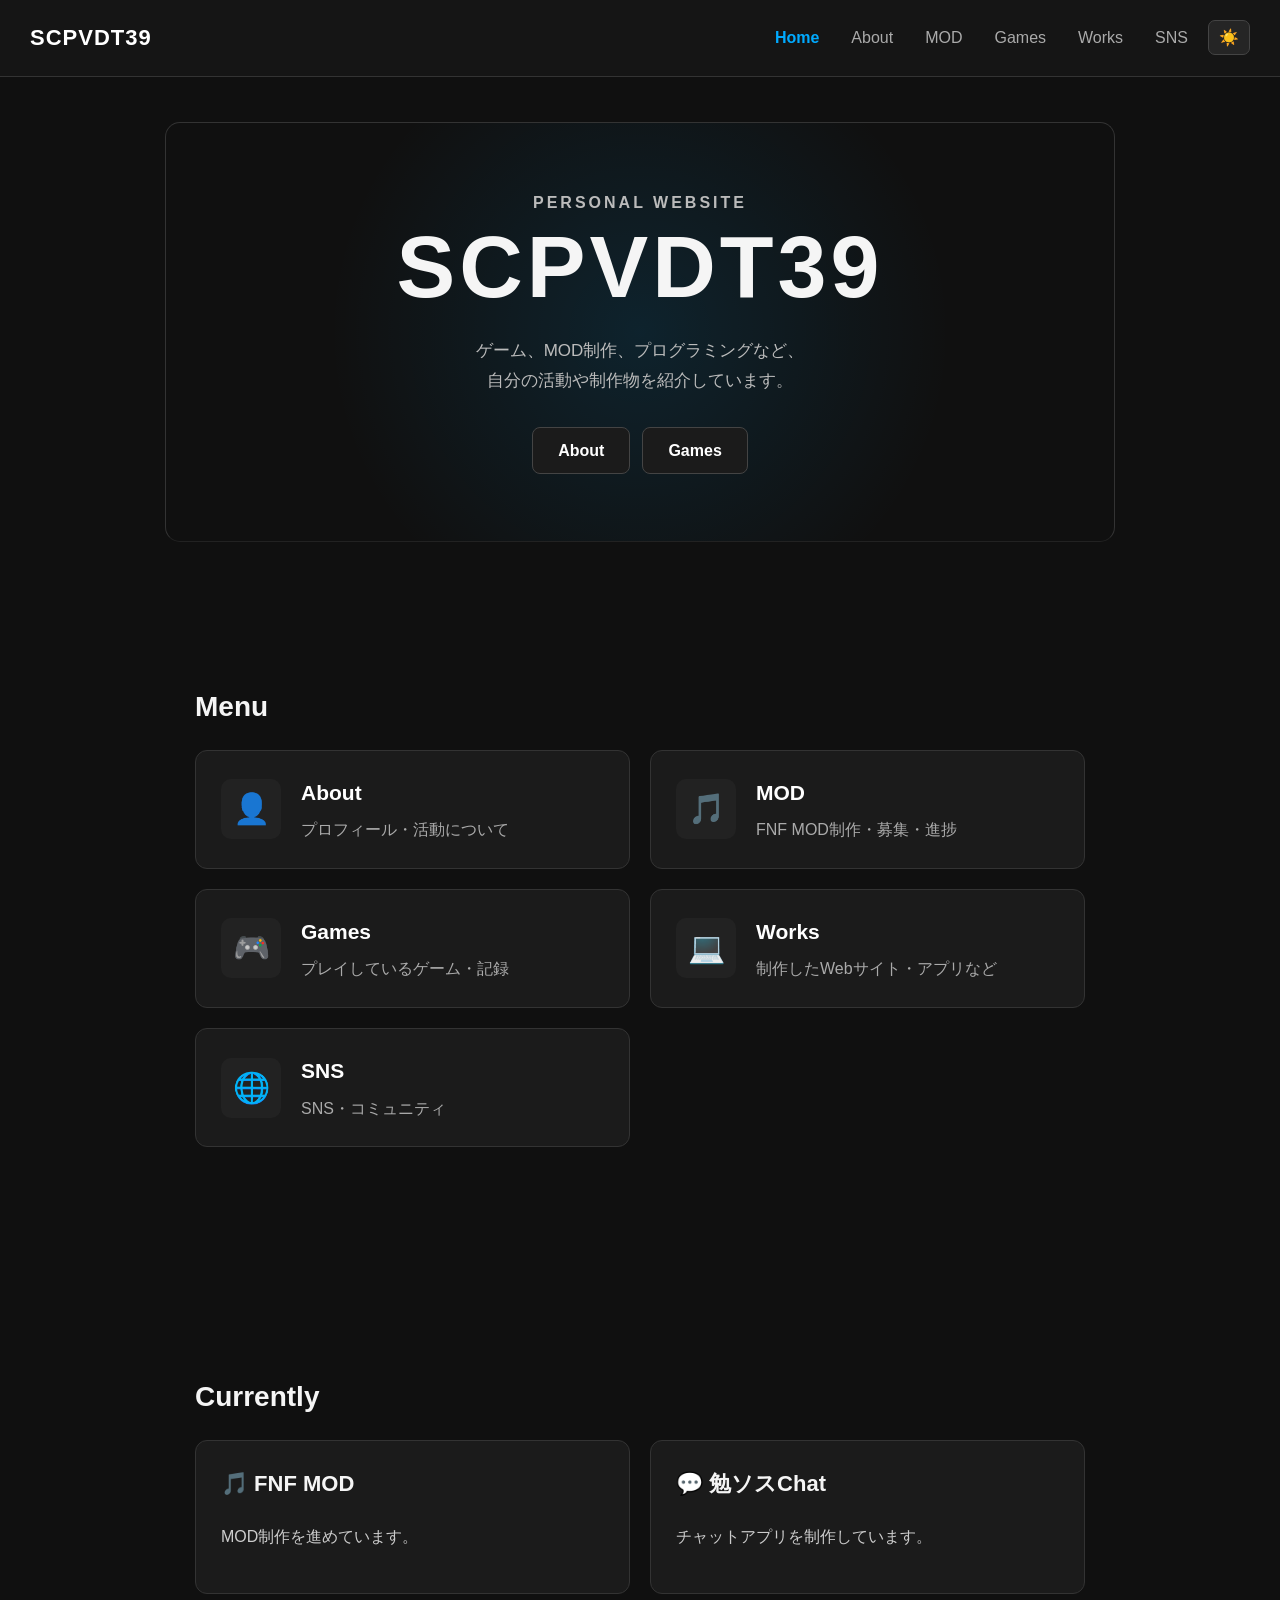
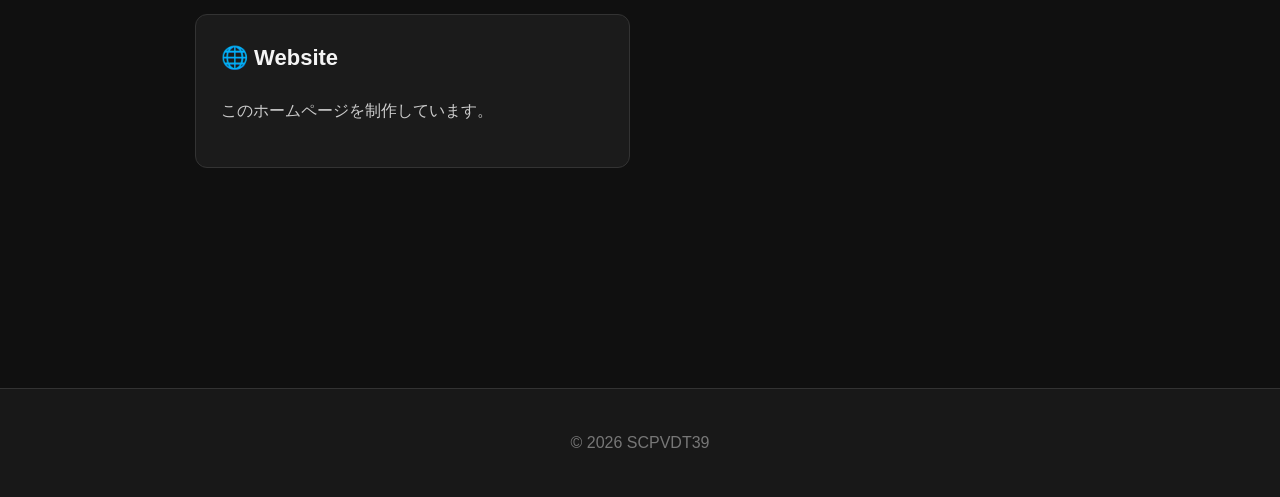
==== index.html @ 4f524734 "Add files via upload" ====
<!DOCTYPE html>
<html lang="ja">

<head>

    <meta charset="UTF-8">
    <meta name="viewport" content="width=device-width, initial-scale=1.0">
    
    <link rel="manifest" href="manifest.json">
    <meta name="theme-color" content="#101010">


    <title>SCPVDT39 - Home</title>

    <link rel="stylesheet" href="css/style.css">

</head>


<body>


    <!-- Header -->

    <header>

    <a href="index.html" class="site-logo">
        SCPVDT39
    </a>

    <button
        id="menu-toggle"
        type="button"
        aria-label="メニューを開く"
        aria-expanded="false"
    >
        ☰
    </button>

    <nav class="site-nav">

        <a href="index.html">Home</a>
        <a href="pages/about.html">About</a>
        <a href="pages/mods.html">MOD</a>
        <a href="pages/games.html">Games</a>
        <a href="pages/works.html">Works</a>
        <a href="pages/sns.html">SNS</a>

        <button
            id="theme-toggle"
            type="button"
            aria-label="テーマを切り替える"
        >
            ☀️
        </button>

    </nav>

    </header>



    <!-- Main -->

    <main>


        <!-- Welcome -->

        <section class="home-hero">

    <p class="home-hero-subtitle">
        Personal Website
    </p>

    <h1>
        SCPVDT39
    </h1>

    <p class="home-hero-description">
        ゲーム、MOD制作、プログラミングなど、<br>
        自分の活動や制作物を紹介しています。
    </p>

    <div class="home-hero-buttons">

        <a href="pages/about.html">
            About
        </a>

        <a href="pages/games.html">
            Games
        </a>

    </div>

</section>



        <!-- Menu -->

        <section>

            <h2>
                Menu
            </h2>


            <div class="home-menu">


                <!-- About -->

                <a
                    href="pages/about.html"
                    class="home-menu-card"
                >

                    <span class="home-menu-icon">
                        👤
                    </span>

                    <div>

                        <h3>
                            About
                        </h3>

                        <p>
                            プロフィール・活動について
                        </p>

                    </div>

                </a>



                <!-- MOD -->

                <a
                    href="pages/mods.html"
                    class="home-menu-card"
                >

                    <span class="home-menu-icon">
                        🎵
                    </span>

                    <div>

                        <h3>
                            MOD
                        </h3>

                        <p>
                            FNF MOD制作・募集・進捗
                        </p>

                    </div>

                </a>



                <!-- Games -->

                <a
                    href="pages/games.html"
                    class="home-menu-card"
                >

                    <span class="home-menu-icon">
                        🎮
                    </span>

                    <div>

                        <h3>
                            Games
                        </h3>

                        <p>
                            プレイしているゲーム・記録
                        </p>

                    </div>

                </a>



                <!-- Works -->

                <a
                    href="pages/works.html"
                    class="home-menu-card"
                >

                    <span class="home-menu-icon">
                        💻
                    </span>

                    <div>

                        <h3>
                            Works
                        </h3>

                        <p>
                            制作したWebサイト・アプリなど
                        </p>

                    </div>

                </a>



                <!-- SNS -->

                <a
                    href="pages/sns.html"
                    class="home-menu-card"
                >

                    <span class="home-menu-icon">
                        🌐
                    </span>

                    <div>

                        <h3>
                            SNS
                        </h3>

                        <p>
                            SNS・コミュニティ
                        </p>

                    </div>

                </a>


            </div>

        </section>



        <!-- Current Activity -->

        <section>

            <h2>
                Currently
            </h2>


            <div class="info-grid">


                <div class="info-card">

                    <h3>
                        🎵 FNF MOD
                    </h3>

                    <p>
                        MOD制作を進めています。
                    </p>

                </div>


                <div class="info-card">

                    <h3>
                        💬 勉ソスChat
                    </h3>

                    <p>
                        チャットアプリを制作しています。
                    </p>

                </div>


                <div class="info-card">

                    <h3>
                        🌐 Website
                    </h3>

                    <p>
                        このホームページを制作しています。
                    </p>

                </div>


            </div>

        </section>


    </main>


    
    <!-- Footer -->

    <footer>

        <p>
            © 2026 SCPVDT39
        </p>

    </footer>

    <button
    id="back-to-top"
    type="button"
    aria-label="ページ上部へ戻る"
>
    ↑
</button>


    <script src="js/script.js"></script>
<div id="image-lightbox">
    <button
        id="lightbox-close"
        type="button"
        aria-label="画像を閉じる"
    >
        ×
    </button>

    <img
        id="lightbox-image"
        src=""
        alt=""
    >
    </div>
</body>

</html>
---- css/style.css ----
* {
    box-sizing: border-box;
}

html {
    scroll-behavior: smooth;
}

body {
    margin: 0;
    font-family: Arial, "Noto Sans JP", sans-serif;
    background: #111;
    color: #fff;
}


/* Header */

header {
    position: sticky;
    top: 0;
    z-index: 100;

    display: flex;
    justify-content: space-between;
    align-items: center;

    padding: 15px 40px;

    background: #181818;
    border-bottom: 1px solid #333;
}

.site-logo {
    color: #fff;

    text-decoration: none;

    font-size: 22px;

    font-weight: bold;

    letter-spacing: 1px;
}


.site-nav {
    display: flex;

    align-items: center;

    gap: 8px;

    flex-wrap: wrap;
}


.site-nav a {
    padding: 7px 12px;

    color: #aaa;

    text-decoration: none;

    border-radius: 7px;

    transition:
        background 0.2s,
        color 0.2s;
}


.site-nav a:hover {
    background: #252525;

    color: #fff;
}

nav a:hover {
    color: #00aaff;
}


/* Main */

main {
    max-width: 1100px;
    margin: auto;
}

section {
    padding: 80px 30px;
}


/* Hero */

.hero {
    min-height: 500px;

    display: flex;
    flex-direction: column;
    justify-content: center;
    align-items: center;

    text-align: center;
}

.hero h2 {
    font-size: 64px;
    margin-bottom: 10px;
}

.hero p {
    font-size: 20px;
    color: #aaa;
}


/* Menu */

.menu-grid {
    display: grid;

    grid-template-columns:
        repeat(3, 1fr);

    gap: 20px;
}

.menu-card {
    display: block;

    padding: 30px;

    background: #1b1b1b;

    border: 1px solid #333;
    border-radius: 12px;

    color: #fff;

    text-decoration: none;

    transition: 0.2s;
}

.menu-card:hover {
    transform: translateY(-5px);

    border-color: #00aaff;
}

.menu-card h3 {
    margin-top: 0;
}


/* Footer */

footer {
    padding: 30px;

    text-align: center;

    background: #181818;
    color: #888;
}


/* Smartphone */

@media (max-width: 700px) {

    header {
        flex-direction: column;
        gap: 10px;
        padding: 15px;
    }

    nav {
        gap: 12px;
        flex-wrap: wrap;
        justify-content: center;
    }

    .hero h2 {
        font-size: 42px;
    }

    .menu-grid {
        grid-template-columns: 1fr;
    }

    section {
        padding: 60px 20px;
    }
}
/* ====================
   MOD Page
==================== */

.mod-card {

    background: #1b1b1b;

    border: 1px solid #333;

    border-radius: 12px;

    padding: 30px;

    margin-bottom: 20px;
}


.mod-header {

    display: flex;

    justify-content: space-between;

    align-items: center;

    gap: 20px;
}


.mod-header h3 {

    margin: 0;

    font-size: 26px;
}


.status {

    padding: 6px 12px;

    border-radius: 20px;

    font-size: 14px;
}


.status-making {

    background: #333;

    color: #00aaff;
}


.mod-description {

    margin-top: 20px;

    color: #ccc;

    line-height: 1.8;
}


/* Progress */

.progress-area {

    margin-top: 25px;
}


.progress-info {

    display: flex;

    justify-content: space-between;

    margin-bottom: 8px;
}


.progress-area progress {

    width: 100%;

    height: 20px;
}


/* MOD information */

.mod-info {

    margin-top: 25px;

    padding-top: 20px;

    border-top: 1px solid #333;
}


.mod-info p {

    margin: 8px 0;

    color: #bbb;
}


/* Recruitment */

.recruit-card {

    background: #1b1b1b;

    border: 1px solid #333;

    border-radius: 12px;

    padding: 30px;
}


.recruit-list {

    display: grid;

    grid-template-columns:
        repeat(2, 1fr);

    gap: 15px;

    margin-top: 25px;
}


.recruit-list > div {

    padding: 20px;

    background: #222;

    border-radius: 10px;
}


.recruit-list h3 {

    margin-top: 0;
}


.recruit-list p {

    color: #aaa;
}


/* Update */

.update-list {

    border-left: 2px solid #333;

    padding-left: 20px;
}


.update-item {

    margin-bottom: 25px;
}


.update-item span {

    color: #00aaff;

    font-weight: bold;
}


.update-item p {

    color: #ccc;
}


/* MOD page smartphone */

@media (max-width: 700px) {

    .mod-header {

        flex-direction: column;

        align-items: flex-start;
    }


    .recruit-list {

        grid-template-columns: 1fr;
    }

}
/* ====================
   About Page
==================== */

.profile-card {

    display: flex;

    align-items: center;

    gap: 30px;

    padding: 30px;

    background: #1b1b1b;

    border: 1px solid #333;

    border-radius: 12px;
}


.profile-icon {

    width: 120px;
    height: 120px;

    display: flex;

    justify-content: center;
    align-items: center;

    flex-shrink: 0;

    border-radius: 50%;

    background: #222;

    border: 2px solid #00aaff;

    font-size: 28px;
    font-weight: bold;
}


.profile-info h3 {

    margin-top: 0;

    font-size: 28px;
}


.profile-info p {

    color: #ccc;

    line-height: 1.8;
}


/* Interest */

.info-grid {

    display: grid;

    grid-template-columns:
        repeat(2, 1fr);

    gap: 20px;
}


.info-card {

    padding: 25px;

    background: #1b1b1b;

    border: 1px solid #333;

    border-radius: 12px;
}


.info-card h3 {

    margin-top: 0;

    font-size: 22px;
}


.info-card p {

    color: #ccc;

    line-height: 1.8;
}


/* About smartphone */

@media (max-width: 700px) {

    .profile-card {

        flex-direction: column;

        text-align: center;
    }


    .info-grid {

        grid-template-columns: 1fr;
    }

}
/* ====================
   Game Records
==================== */

.record-grid {

    display: grid;

    grid-template-columns:
        repeat(2, 1fr);

    gap: 20px;
}


.record-card {

    padding: 25px;

    background: #1b1b1b;

    border: 1px solid #333;

    border-radius: 12px;
}


.record-card span {

    display: block;

    margin-bottom: 8px;

    color: #888;

}


.record-card strong {

    font-size: 22px;
}


/* ====================
   Screenshots
==================== */

.screenshot-grid {

    display: grid;

    grid-template-columns:
        repeat(2, 1fr);

    gap: 20px;
}


.screenshot-grid img {

    width: 100%;

    display: block;

    border-radius: 12px;

    border: 1px solid #333;
}


@media (max-width: 700px) {

    .record-grid,
    .screenshot-grid {

        grid-template-columns: 1fr;
    }

}
/* Gamesカード強化 */

.game-card {
    display: block;
    text-decoration: none;
    color: inherit;
    transition: transform 0.2s, border-color 0.2s;
}

.game-card:hover {
    transform: translateY(-4px);
    border-color: #666;
}

.game-card h3 {
    margin-bottom: 8px;
}

.game-card p {
    color: #bbb;
    line-height: 1.6;
}
/* Game Sub Navigation */

.game-subnav {
    display: flex;
    flex-wrap: wrap;
    gap: 10px;
    margin-bottom: 30px;
    padding: 10px;
    background: #181818;
    border: 1px solid #333;
    border-radius: 10px;
}

.game-subnav a {
    padding: 8px 14px;
    color: #bbb;
    text-decoration: none;
    border-radius: 6px;
    transition: background 0.2s, color 0.2s;
}

.game-subnav a:hover {
    background: #2a2a2a;
    color: #fff;
}

.game-subnav a.active {
    background: #333;
    color: #fff;
}
/* ====================
   Works Page
==================== */

.work-grid {

    display: grid;

    grid-template-columns:
        repeat(2, 1fr);

    gap: 20px;
}


.work-card {

    display: flex;

    align-items: center;

    gap: 20px;

    padding: 25px;

    background: #1b1b1b;

    border: 1px solid #333;

    border-radius: 12px;

    color: #fff;

    text-decoration: none;

    transition:
        transform 0.2s,
        border-color 0.2s;
}


.work-card:hover {

    transform: translateY(-4px);

    border-color: #00aaff;
}


.work-icon {

    width: 70px;
    height: 70px;

    display: flex;

    justify-content: center;
    align-items: center;

    flex-shrink: 0;

    background: #222;

    border-radius: 12px;

    font-size: 35px;
}


.work-card h3 {

    margin-top: 0;
    margin-bottom: 8px;
}


.work-card p {

    margin: 0;

    color: #aaa;
}


@media (max-width: 700px) {

    .work-grid {

        grid-template-columns: 1fr;
    }

}
/* ====================
   SNS Page
==================== */

.external-notice {

    padding: 25px;

    background: #1b1b1b;

    border: 1px solid #333;

    border-radius: 12px;
}


.external-notice h3 {

    margin-top: 0;
}


.external-notice p {

    color: #bbb;

    line-height: 1.8;
}


.social-list {

    display: flex;

    flex-direction: column;

    gap: 12px;
}


.social-list a {

    display: flex;

    justify-content: space-between;

    align-items: center;

    padding: 20px;

    background: #1b1b1b;

    border: 1px solid #333;

    border-radius: 10px;

    color: #fff;

    text-decoration: none;

    transition: 0.2s;
}


.social-list a:hover {

    transform: translateX(4px);

    border-color: #00aaff;
}


.social-list span {

    color: #888;
}
/* ====================
   Home Page
==================== */

.home-hero {

    padding: 60px 30px;

    text-align: center;

    background: #1b1b1b;

    border: 1px solid #333;

    border-radius: 15px;

    margin-bottom: 40px;
}


.home-hero h2 {

    font-size: 42px;

    margin-bottom: 20px;
}


.home-hero p {

    color: #bbb;

    line-height: 1.8;

}


/* Home Menu */

.home-menu {

    display: grid;

    grid-template-columns:
        repeat(2, 1fr);

    gap: 20px;
}


.home-menu-card {

    display: flex;

    align-items: center;

    gap: 20px;

    padding: 25px;

    background: #1b1b1b;

    border: 1px solid #333;

    border-radius: 12px;

    color: #fff;

    text-decoration: none;

    transition:
        transform 0.2s,
        border-color 0.2s;
}


.home-menu-card:hover {

    transform: translateY(-4px);

    border-color: #00aaff;
}


.home-menu-icon {

    width: 60px;

    height: 60px;

    display: flex;

    justify-content: center;

    align-items: center;

    flex-shrink: 0;

    background: #222;

    border-radius: 10px;

    font-size: 30px;
}


.home-menu-card h3 {

    margin: 0 0 8px 0;

    font-size: 21px;
}


.home-menu-card p {

    margin: 0;

    color: #aaa;

}


/* Home smartphone */

@media (max-width: 700px) {

    .home-hero {

        padding: 40px 20px;
    }


    .home-hero h2 {

        font-size: 32px;
    }


    .home-menu {

        grid-template-columns: 1fr;
    }

}
/* ====================
   Site Wide Design
==================== */

body {
    margin: 0;
    background: #101010;
    color: #f5f5f5;
    font-family: Arial, sans-serif;
    line-height: 1.6;
}


/* Header */

header {
    display: flex;
    align-items: center;
    justify-content: space-between;

    padding: 18px 30px;

    background: #151515;

    border-bottom: 1px solid #333;

    position: sticky;
    top: 0;
    z-index: 100;
}


header h1 {
    margin: 0;

    font-size: 22px;

    letter-spacing: 1px;
}


header nav {
    display: flex;

    align-items: center;

    gap: 8px;

    flex-wrap: wrap;
}


header nav a {
    padding: 7px 12px;

    color: #aaa;

    text-decoration: none;

    border-radius: 7px;

    transition:
        background 0.2s,
        color 0.2s;
}


header nav a:hover {
    background: #252525;

    color: #fff;
}


/* Main */

main {
    max-width: 1000px;

    margin: 0 auto;

    padding: 45px 25px;
}


section {
    margin-bottom: 45px;
}


section h2 {
    margin-bottom: 20px;

    font-size: 28px;
}


/* Cards */

.info-card,
.record-card,
.work-card,
.home-menu-card {
    background: #1b1b1b;

    border: 1px solid #333;

    border-radius: 12px;
}


/* Footer */

footer {
    margin-top: 50px;

    padding: 25px;

    text-align: center;

    color: #777;

    border-top: 1px solid #333;
}


/* Mobile */

@media (max-width: 700px) {

    header {
        flex-direction: column;

        align-items: flex-start;

        gap: 12px;

        padding: 15px 20px;
    }


    .site-nav {
    width: 100%;
}

.site-nav a {
    padding: 6px 9px;

    font-size: 14px;
}


    main {
        padding: 30px 15px;
    }


    section h2 {
        font-size: 24px;
    }

}
/* ====================
   Theme Toggle
==================== */

#theme-toggle {
    padding: 7px 10px;

    background: #252525;

    border: 1px solid #444;

    border-radius: 7px;

    color: #fff;

    font-size: 16px;

    cursor: pointer;

    transition:
        background 0.2s,
        border-color 0.2s;
}

#theme-toggle:hover {
    background: #333;
}


/* ====================
   Light Theme
==================== */

body.light-theme {
    background: #f5f5f5;
    color: #222;
}

body.light-theme header {
    background: #ffffff;
    border-bottom-color: #ddd;
}

body.light-theme .site-logo {
    color: #222;
}

body.light-theme .site-nav a {
    color: #555;
}

body.light-theme .site-nav a:hover {
    background: #eee;
    color: #111;
}

body.light-theme #theme-toggle {
    background: #eee;
    border-color: #ccc;
    color: #222;
}

body.light-theme main {
    color: #222;
}

body.light-theme .home-hero,
body.light-theme .info-card,
body.light-theme .record-card,
body.light-theme .work-card,
body.light-theme .home-menu-card,
body.light-theme .external-notice,
body.light-theme .social-list a {
    background: #fff;
    border-color: #ddd;
}

body.light-theme .home-menu-card,
body.light-theme .work-card,
body.light-theme .social-list a {
    color: #222;
}

body.light-theme .home-menu-card p,
body.light-theme .work-card p,
body.light-theme .social-list span,
body.light-theme .external-notice p {
    color: #444;
}

body.light-theme .home-menu-icon,
body.light-theme .work-icon {
    background: #eee;
}

body.light-theme footer {
    color: #777;
    border-top-color: #ddd;
}
body.light-theme p {
    color: #444;
}

body.light-theme .info-card p,
body.light-theme .record-card p {
    color: #444;
}
/* ====================
   Hamburger Menu
==================== */

#menu-toggle {
    display: none;

    padding: 7px 10px;

    background: transparent;

    border: 1px solid #444;

    border-radius: 7px;

    color: #fff;

    font-size: 22px;

    cursor: pointer;
}


/* Light mode */

body.light-theme #menu-toggle {
    color: #222;

    border-color: #ccc;
}


/* Smartphone */

@media (max-width: 700px) {

    header {
        position: sticky;

        flex-direction: row;

        align-items: center;

        justify-content: space-between;
    }


    #menu-toggle {
        display: block;
        position: relative;
        z-index: 110;
    }


    .site-nav {
        display: flex;

        position: absolute;

        top: 100%;

        left: 0;

        width: 100%;

        padding: 10px 0;

        background: #151515;

        border-bottom: 1px solid #333;

        flex-direction: column;

        align-items: stretch;

        gap: 0;

        /* 閉じた状態 */
        opacity: 0;
        visibility: hidden;
        transform: translateY(-15px);

        transition:
            opacity 0.25s ease,
            transform 0.25s ease,
            visibility 0.25s ease;
    }


    .site-nav.open {
        /* 開いた状態 */
        opacity: 1;
        visibility: visible;
        transform: translateY(0);
    }


    .site-nav a,
    .site-nav button {
        width: 100%;

        box-sizing: border-box;

        padding: 14px 20px;

        border-radius: 0;

        text-align: left;
    }


    body.light-theme .site-nav {
        background: #fff;

        border-bottom-color: #ddd;
    }


    body.light-theme .site-nav a {
        color: #333;
    }


    body.light-theme .site-nav a:hover {
        background: #eee;
    }


    

}
/* ====================
   404 Page
==================== */

.error-page {

    min-height: 60vh;

    display: flex;

    flex-direction: column;

    justify-content: center;

    align-items: center;

    text-align: center;
}


.error-code {

    font-size: 120px;

    font-weight: bold;

    line-height: 1;

    margin-bottom: 20px;

    letter-spacing: 5px;
}


.error-page h2 {

    font-size: 28px;

    margin-bottom: 15px;
}


.error-page p {

    color: #aaa;

    line-height: 1.8;

    margin-bottom: 30px;
}


.error-home-button {

    display: inline-block;

    padding: 12px 25px;

    background: #222;

    border: 1px solid #444;

    border-radius: 8px;

    color: #fff;

    text-decoration: none;

    transition:
        background 0.2s,
        transform 0.2s;
}


.error-home-button:hover {

    background: #333;

    transform: translateY(-2px);
}


/* Light Theme */

body.light-theme .error-page p {

    color: #444;
}


body.light-theme .error-home-button {

    background: #eee;

    border-color: #ccc;

    color: #222;
}


body.light-theme .error-home-button:hover {

    background: #ddd;
}


/* Mobile */

@media (max-width: 700px) {

    .error-code {

        font-size: 80px;

    }

}
/* ====================
   Active Navigation
==================== */

.site-nav a.active {
    color: #00aaff;
    font-weight: bold;
}

body.light-theme .site-nav a.active {
    color: #0077aa;
}
/* ====================
   Back To Top
==================== */

#back-to-top {
    position: fixed;

    right: 25px;
    bottom: 25px;

    width: 48px;
    height: 48px;

    display: flex;

    justify-content: center;
    align-items: center;

    background: #222;

    border: 1px solid #444;

    border-radius: 50%;

    color: #fff;

    font-size: 22px;

    cursor: pointer;

    opacity: 0;

    visibility: hidden;

    transform: translateY(10px);

    transition:
        opacity 0.2s,
        visibility 0.2s,
        transform 0.2s,
        background 0.2s;

    z-index: 90;
}


#back-to-top:hover {
    background: #333;

    transform: translateY(-2px);
}


#back-to-top.show {
    opacity: 1;

    visibility: visible;

    transform: translateY(0);
}


/* Light Theme */

body.light-theme #back-to-top {
    background: #eee;

    border-color: #ccc;

    color: #222;
}


body.light-theme #back-to-top:hover {
    background: #ddd;
}


/* Mobile */

@media (max-width: 700px) {

    #back-to-top {
        right: 15px;

        bottom: 15px;

        width: 44px;

        height: 44px;
    }

}
/* ====================
   Image Lightbox
==================== */

#image-lightbox {
    position: fixed;

    inset: 0;

    display: flex;

    justify-content: center;
    align-items: center;

    padding: 30px;

    background: rgba(0, 0, 0, 0.85);

    opacity: 0;

    visibility: hidden;

    transition: opacity 0.2s;

    z-index: 1000;

    cursor: zoom-out;
}


#image-lightbox.show {
    opacity: 1;

    visibility: visible;
}


#lightbox-image {
    max-width: 90vw;

    max-height: 90vh;

    object-fit: contain;

    border-radius: 8px;

    box-shadow:
        0 10px 40px rgba(0, 0, 0, 0.5);

    cursor: default;
}


#lightbox-close {
    position: absolute;

    top: 20px;

    right: 25px;

    width: 45px;

    height: 45px;

    background: rgba(0, 0, 0, 0.5);

    border: 1px solid rgba(255, 255, 255, 0.4);

    border-radius: 50%;

    color: #fff;

    font-size: 30px;

    line-height: 1;

    cursor: pointer;

    z-index: 1001;
}


#lightbox-close:hover {
    background: rgba(255, 255, 255, 0.2);
}


/* Light Theme */

body.light-theme #image-lightbox {
    background: rgba(255, 255, 255, 0.9);
}


body.light-theme #lightbox-close {
    background: rgba(255, 255, 255, 0.8);

    border-color: #ccc;

    color: #222;
}


/* Images that can be enlarged */

.lightbox-trigger {
    cursor: zoom-in;
}


@media (max-width: 700px) {

    #image-lightbox {
        padding: 15px;
    }

    #lightbox-image {
        max-width: 95vw;

        max-height: 85vh;
    }

    #lightbox-close {
        top: 12px;

        right: 12px;
    }

}
.profile-icon img {
    width: 100%;
    height: 100%;
    object-fit: cover;
    border-radius: 50%;
    display: block;
}
/* ====================
   Game Screenshots
   ==================== */

.game-screenshots {
    display: grid;
    grid-template-columns: repeat(2, 1fr);
    gap: 20px;
    margin-top: 20px;
}

.game-screenshots img {
    width: 100%;
    max-width: 600px;
    height: auto;
    display: block;
    margin: 0 auto;
    border-radius: 12px;
    cursor: zoom-in;
}
/* ====================
   Lightbox Navigation
   ==================== */

#lightbox-prev,
#lightbox-next {
    position: absolute;
    top: 50%;
    transform: translateY(-50%);

    width: 50px;
    height: 50px;

    border: none;
    border-radius: 50%;

    background: rgba(0, 0, 0, 0.6);
    color: white;

    font-size: 28px;

    cursor: pointer;

    z-index: 1002;
}

#lightbox-prev {
    left: 20px;
}

#lightbox-next {
    right: 20px;
}

#lightbox-prev:hover,
#lightbox-next:hover {
    background: rgba(0, 0, 0, 0.8);
}
/* ====================
   MOD Contact Form
   ==================== */

.contact-card {
    padding: 30px;

    background: #1b1b1b;

    border: 1px solid #333;

    border-radius: 12px;
}


.form-group {
    margin-bottom: 20px;
}


.form-group label {
    display: block;

    margin-bottom: 8px;

    font-weight: bold;
}


.form-group input,
.form-group select,
.form-group textarea {

    width: 100%;

    padding: 12px;

    box-sizing: border-box;

    background: #222;

    border: 1px solid #444;

    border-radius: 8px;

    color: #fff;

    font: inherit;
}


.form-group input:focus,
.form-group select:focus,
.form-group textarea:focus {

    outline: none;

    border-color: #00aaff;
}


.form-group textarea {

    resize: vertical;

    min-height: 150px;
}


.form-checkbox {

    margin: 20px 0;
}


.form-checkbox label {

    display: flex;

    align-items: flex-start;

    gap: 8px;

    cursor: pointer;

    line-height: 1.6;
}


.form-checkbox input {

    margin-top: 5px;
}


.contact-note {

    margin-top: 20px;

    color: #aaa;

    font-size: 14px;

    line-height: 1.8;
}


.contact-submit {

    margin-top: 10px;

    padding: 12px 30px;

    background: #222;

    border: 1px solid #444;

    border-radius: 8px;

    color: #fff;

    font: inherit;

    font-weight: bold;

    cursor: pointer;

    transition:
        background 0.2s,
        border-color 0.2s,
        transform 0.2s;
}


.contact-submit:hover {

    background: #333;

    border-color: #00aaff;

    transform: translateY(-2px);
}


.contact-submit:disabled {

    opacity: 0.6;

    cursor: not-allowed;

    transform: none;
}


.contact-success {

    padding: 20px 0;

    line-height: 1.8;
}


.contact-success h3 {

    margin-top: 0;

    font-size: 24px;
}


/* Light Theme */

body.light-theme .contact-card {

    background: #fff;

    border-color: #ddd;
}


body.light-theme .form-group input,
body.light-theme .form-group select,
body.light-theme .form-group textarea {

    background: #f5f5f5;

    border-color: #ccc;

    color: #222;
}


body.light-theme .form-group input:focus,
body.light-theme .form-group select:focus,
body.light-theme .form-group textarea:focus {

    border-color: #0077aa;
}


body.light-theme .contact-note {

    color: #555;
}


body.light-theme .contact-submit {

    background: #eee;

    border-color: #ccc;

    color: #222;
}


body.light-theme .contact-submit:hover {

    background: #ddd;

    border-color: #0077aa;
}


/* Mobile */

@media (max-width: 700px) {

    .contact-card {

        padding: 20px;
    }

}
/* ====================
   External Link Modal
   ==================== */

.external-link-modal {
    position: fixed;
    inset: 0;

    display: flex;
    justify-content: center;
    align-items: center;

    padding: 20px;

    background: rgba(0, 0, 0, 0.75);

    z-index: 2000;
}

.external-link-modal[hidden] {
    display: none;
}

.external-link-card {
    width: 100%;
    max-width: 500px;

    padding: 30px;

    background: #1b1b1b;
    border: 1px solid #444;
    border-radius: 12px;

    box-shadow: 0 10px 40px rgba(0, 0, 0, 0.5);
}

.external-link-card h2 {
    margin-top: 0;
    margin-bottom: 20px;
}

.external-link-card p {
    color: #ccc;
    line-height: 1.8;
}

.external-link-buttons {
    display: flex;
    justify-content: flex-end;
    gap: 10px;

    margin-top: 25px;
}

.external-link-buttons button {
    padding: 10px 20px;

    border: 1px solid #444;
    border-radius: 8px;

    background: #222;
    color: #fff;

    font: inherit;
    font-weight: bold;

    cursor: pointer;
}

.external-link-buttons button:hover {
    border-color: #00aaff;
    background: #333;
}

#external-link-go {
    background: #00aaff;
    border-color: #00aaff;
    color: #fff;
}

#external-link-go:hover {
    background: #0088cc;
}


/* Light Theme */

body.light-theme .external-link-card {
    background: #fff;
    border-color: #ddd;
}

body.light-theme .external-link-card p {
    color: #444;
}

body.light-theme .external-link-buttons button {
    background: #eee;
    border-color: #ccc;
    color: #222;
}

body.light-theme .external-link-buttons button:hover {
    background: #ddd;
}

body.light-theme #external-link-go {
    background: #0077aa;
    border-color: #0077aa;
    color: #fff;
}


/* Mobile */

@media (max-width: 700px) {

    .external-link-card {
        padding: 20px;
    }

    .external-link-buttons {
        flex-direction: column-reverse;
    }

    .external-link-buttons button {
        width: 100%;
    }

}
/* ====================
   Home Hero
   ==================== */

.home-hero {
    min-height: 420px;

    display: flex;
    flex-direction: column;
    justify-content: center;
    align-items: center;

    text-align: center;

    padding: 60px 20px;
    margin-bottom: 40px;

    background:
        radial-gradient(
            circle at center,
            rgba(0, 170, 255, 0.12),
            transparent 60%
        );

    border-bottom: 1px solid #222;
}

.home-hero-subtitle {
    margin: 0 0 5px;

    color: #00aaff;
    font-size: 16px;
    font-weight: bold;
    letter-spacing: 3px;
    text-transform: uppercase;
}

.home-hero h1 {
    margin: 0;

    font-size: clamp(48px, 10vw, 88px);
    line-height: 1;

    letter-spacing: 4px;
}

.home-hero-description {
    margin: 25px 0 0;

    color: #aaa;
    font-size: 17px;
    line-height: 1.8;
}

.home-hero-buttons {
    display: flex;
    gap: 12px;

    margin-top: 30px;
}

.home-hero-buttons a {
    display: inline-block;

    padding: 10px 25px;

    border: 1px solid #444;
    border-radius: 8px;

    background: #1b1b1b;
    color: #fff;

    text-decoration: none;
    font-weight: bold;

    transition:
        background 0.2s,
        border-color 0.2s,
        transform 0.2s;
}

.home-hero-buttons a:hover {
    background: #222;
    border-color: #00aaff;
    transform: translateY(-2px);
}


/* Light Theme */

body.light-theme .home-hero {
    background:
        radial-gradient(
            circle at center,
            rgba(0, 119, 170, 0.10),
            transparent 60%
        );

    border-bottom-color: #ddd;
}

body.light-theme .home-hero-description {
    color: #555;
}

body.light-theme .home-hero-buttons a {
    background: #fff;
    border-color: #ccc;
    color: #222;
}

body.light-theme .home-hero-buttons a:hover {
    background: #f5f5f5;
    border-color: #0077aa;
}


/* Mobile */

@media (max-width: 700px) {

    .home-hero {
        min-height: 360px;
        padding: 50px 15px;
    }

    .home-hero-description {
        font-size: 15px;
    }

    .home-hero-buttons {
        width: 100%;
        max-width: 300px;
    }

    .home-hero-buttons a {
        flex: 1;
    }

}
/* PCではハンバーガーメニューを完全に非表示 */
@media (min-width: 701px) {
    #menu-toggle {
        display: none !important;
    }
}
/* PC版：ナビゲーションを横並びに戻す */
@media (min-width: 701px) {
    .site-nav {
        display: flex;
        flex-direction: row;
        align-items: center;
        gap: 8px;
        width: auto;
        position: static;
        padding: 0;
        background: transparent;
        border: none;
        opacity: 1;
        visibility: visible;
        transform: none;
    }

    .site-nav a,
    .site-nav button {
        width: auto;
    }
}
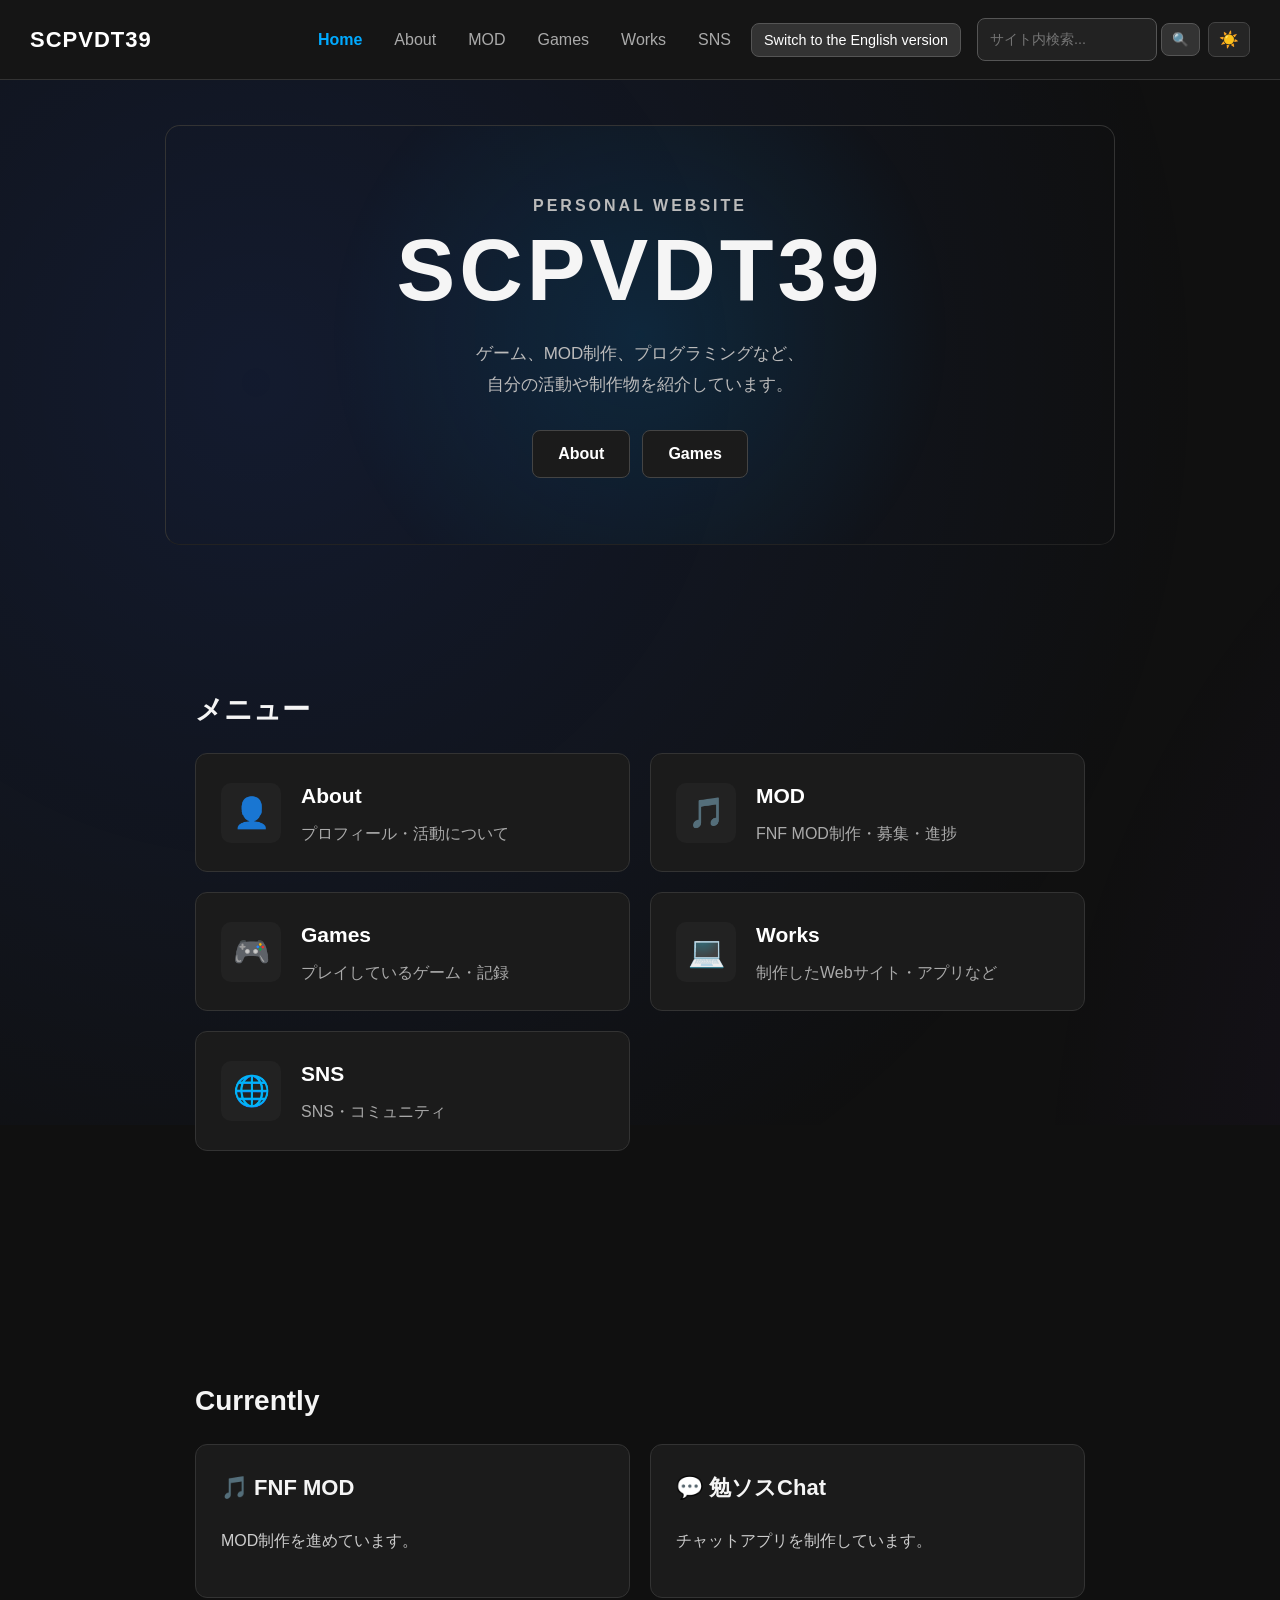
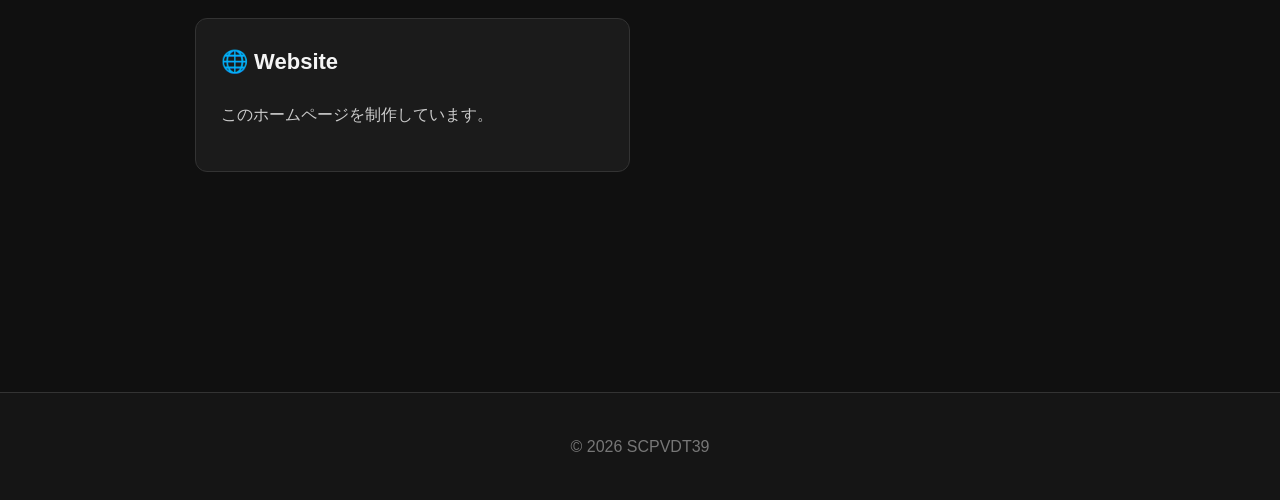
==== commit 690c3759: "Add files via upload" ====
--- a/index.html
+++ b/index.html
@@ -45,6 +45,27 @@
         <a href="pages/games.html">Games</a>
         <a href="pages/works.html">Works</a>
         <a href="pages/sns.html">SNS</a>
+        
+        
+        <button id="language-toggle"type="button">
+            Switch to the English version
+        </button>
+
+        
+
+        <form id="site-search-form" class="nav-search" role="search">
+            <input
+                id="site-search-input"
+                type="search"
+                placeholder="サイト内検索..."
+                aria-label="サイト内検索"
+                autocomplete="off"
+            >
+            <button type="submit" aria-label="検索">
+                🔍
+            </button>
+        </form>
+
 
         <button
             id="theme-toggle"
@@ -69,18 +90,16 @@
 
         <section class="home-hero">
 
-    <p class="home-hero-subtitle">
-        Personal Website
+    
+    <p class="home-hero-subtitle">Personal Website</p>
+    
+    <h1>SCPVDT39</h1>
+    
+    <p class="home-hero-description" data-ja="ゲーム、MOD制作、プログラミングなど、<br>自分の活動や制作物を紹介しています。" data-en="I share my activities and creations, including games, MOD development, and programming.">
+    ゲーム、MOD制作、プログラミングなど、<br>
+    自分の活動や制作物を紹介しています。
     </p>
 
-    <h1>
-        SCPVDT39
-    </h1>
-
-    <p class="home-hero-description">
-        ゲーム、MOD制作、プログラミングなど、<br>
-        自分の活動や制作物を紹介しています。
-    </p>
 
     <div class="home-hero-buttons">
 
@@ -95,16 +114,11 @@
     </div>
 
 </section>
-
-
-
         <!-- Menu -->
 
         <section>
 
-            <h2>
-                Menu
-            </h2>
+            <h2 data-ja="メニュー" data-en="Menu">メニュー</h2>
 
 
             <div class="home-menu">
@@ -127,7 +141,7 @@
                             About
                         </h3>
 
-                        <p>
+                        <p data-ja="プロフィール・活動について" data-en="Profile and activities">
                             プロフィール・活動について
                         </p>
 
@@ -154,7 +168,7 @@
                             MOD
                         </h3>
 
-                        <p>
+                        <p data-ja="FNF MOD制作・募集・進捗" data-en="FNF mod development, recruitment, and progress">
                             FNF MOD制作・募集・進捗
                         </p>
 
@@ -181,7 +195,7 @@
                             Games
                         </h3>
 
-                        <p>
+                        <p data-ja="プレイしているゲーム・記録" data-en="Games I play and my records">
                             プレイしているゲーム・記録
                         </p>
 
@@ -208,7 +222,7 @@
                             Works
                         </h3>
 
-                        <p>
+                        <p data-ja="制作したWebサイト・アプリなど" data-en="Websites, apps, and other projects">
                             制作したWebサイト・アプリなど
                         </p>
 
@@ -235,7 +249,7 @@
                             SNS
                         </h3>
 
-                        <p>
+                        <p data-ja="SNS・コミュニティ" data-en="Social media and communities">
                             SNS・コミュニティ
                         </p>
 
@@ -268,7 +282,7 @@
                         🎵 FNF MOD
                     </h3>
 
-                    <p>
+                    <p data-ja="MOD制作を進めています。" data-en="I'm working on MOD development.">
                         MOD制作を進めています。
                     </p>
 
@@ -277,11 +291,11 @@
 
                 <div class="info-card">
 
-                    <h3>
+                    <h3 data-ja="💬 勉ソスChat" data-en="💬 Bensos Chat">
                         💬 勉ソスChat
                     </h3>
 
-                    <p>
+                    <p data-ja="チャットアプリを制作しています。" data-en="I'm developing a chat application.">
                         チャットアプリを制作しています。
                     </p>
 
@@ -294,7 +308,7 @@
                         🌐 Website
                     </h3>
 
-                    <p>
+                    <p data-ja="このホームページを制作しています。" data-en="I'm working on this website.">
                         このホームページを制作しています。
                     </p>
 
@@ -307,6 +321,23 @@
 
 
     </main>
+
+    
+    <!-- Site Search Results -->
+    <section id="site-search-panel" class="site-search-panel" hidden>
+        <div class="site-search-panel-header">
+            <h2>検索結果</h2>
+            <button id="site-search-close" type="button" aria-label="検索結果を閉じる">
+                ×
+            </button>
+        </div>
+
+        <p id="site-search-status" role="status" aria-live="polite">
+            検索キーワードを入力してください。
+        </p>
+
+        <div id="site-search-results" class="site-search-results"></div>
+    </section>
 
 
     
@@ -330,6 +361,8 @@
 
 
     <script src="js/script.js"></script>
+    <script src="js/search.js"></script>
+    <script src="js/background-effects.js"></script>
 <div id="image-lightbox">
     <button
         id="lightbox-close"
--- a/css/style.css
+++ b/css/style.css
@@ -1,3 +1,59 @@
+/* ====================
+   Color Variables
+==================== */
+
+/* ====================
+   Color Variables
+==================== */
+
+:root {
+    /* Accent Colors */
+    --accent-color: #00aaff;
+    --accent-light: #0077aa;
+
+    /* Background Colors */
+    --background-color: #101010;
+    --surface-color: #1b1b1b;
+    --header-color: #151515;
+    --background-card: #222;
+    --background-hover: #252525;
+    --background-button: #333;
+    --background-input: #202020;
+    --background-panel: #191919;
+
+    /* Border Colors */
+    --border-color: #333;
+    --border-input: #444;
+    --border-subtle: #555;
+    --border-hover: #666;
+    --border-light: #ddd;
+
+    /* Text Colors */
+    --text-color: #f5f5f5;
+    --sub-text-color: #aaa;
+    --card-text-color: #ccc;
+    --card-text-color-light: #444;
+    --text-white: #fff;
+    --text-muted: #888;
+    --text-dark: #222;
+    --text-dark-hover: #111;
+
+    /* Light Theme Background Colors */
+    --light-background-color: #f5f5f5;
+    --light-surface-color: #fff;
+    --light-card-color: #f8f8f8;
+    --light-background-alt: #f0f0f0;
+    --light-background-hover: #eee;
+    --light-background-hover-alt: #ddd;
+
+    /* Light Theme Border Colors */
+    --light-border-color: #ccc;
+
+    /* Light Theme Text Colors */
+    --light-text-color: #222;
+    --light-sub-text-color: #555;
+    --light-muted-text-color: #666;
+}
 * {
     box-sizing: border-box;
 }
@@ -9,8 +65,9 @@
 body {
     margin: 0;
     font-family: Arial, "Noto Sans JP", sans-serif;
-    background: #111;
-    color: #fff;
+    background: var(--background-color);
+    	color: var(--text-color);
+    line-height: 1.6;
 }
 
 
@@ -27,12 +84,12 @@
 
     padding: 15px 40px;
 
-    background: #181818;
-    border-bottom: 1px solid #333;
+background: var(--header-color);
+border-bottom: 1px solid var(--border-color);
 }
 
 .site-logo {
-    color: #fff;
+    color: var(--text-white);
 
     text-decoration: none;
 
@@ -58,7 +115,7 @@
 .site-nav a {
     padding: 7px 12px;
 
-    color: #aaa;
+    color: var(--sub-text-color);
 
     text-decoration: none;
 
@@ -71,15 +128,9 @@
 
 
 .site-nav a:hover {
-    background: #252525;
-
-    color: #fff;
-}
-
-nav a:hover {
-    color: #00aaff;
-}
-
+    background: var(--background-hover);
+    color: var(--text-white);
+}
 
 /* Main */
 
@@ -113,7 +164,7 @@
 
 .hero p {
     font-size: 20px;
-    color: #aaa;
+    color: var(--sub-text-color);
 }
 
 
@@ -133,12 +184,12 @@
 
     padding: 30px;
 
-    background: #1b1b1b;
-
-    border: 1px solid #333;
+    background: var(--surface-color);
+
+    border: 1px solid var(--border-color);
     border-radius: 12px;
 
-    color: #fff;
+    color: var(--text-white);
 
     text-decoration: none;
 
@@ -147,8 +198,7 @@
 
 .menu-card:hover {
     transform: translateY(-5px);
-
-    border-color: #00aaff;
+    border-color: var(--accent-color);
 }
 
 .menu-card h3 {
@@ -163,8 +213,8 @@
 
     text-align: center;
 
-    background: #181818;
-    color: #888;
+    background: var(--header-color);
+    color: var(--text-muted);
 }
 
 
@@ -202,9 +252,9 @@
 
 .mod-card {
 
-    background: #1b1b1b;
-
-    border: 1px solid #333;
+    background: var(--surface-color);
+
+    border: 1px solid var(--border-color);
 
     border-radius: 12px;
 
@@ -245,10 +295,8 @@
 
 
 .status-making {
-
-    background: #333;
-
-    color: #00aaff;
+    background: var(--background-button);
+    color: var(--accent-color);
 }
 
 
@@ -256,7 +304,7 @@
 
     margin-top: 20px;
 
-    color: #ccc;
+    color: var(--card-text-color);
 
     line-height: 1.8;
 }
@@ -296,7 +344,7 @@
 
     padding-top: 20px;
 
-    border-top: 1px solid #333;
+    border-top: 1px solid var(--border-color);
 }
 
 
@@ -304,7 +352,7 @@
 
     margin: 8px 0;
 
-    color: #bbb;
+    color: var(--sub-text-color);
 }
 
 
@@ -312,9 +360,9 @@
 
 .recruit-card {
 
-    background: #1b1b1b;
-
-    border: 1px solid #333;
+    background: var(--surface-color);
+
+    border: 1px solid var(--border-color);
 
     border-radius: 12px;
 
@@ -339,7 +387,7 @@
 
     padding: 20px;
 
-    background: #222;
+    background: var(--background-card);
 
     border-radius: 10px;
 }
@@ -353,7 +401,7 @@
 
 .recruit-list p {
 
-    color: #aaa;
+    color: var(--sub-text-color);
 }
 
 
@@ -361,7 +409,7 @@
 
 .update-list {
 
-    border-left: 2px solid #333;
+    border-left: 2px solid var(--border-color);
 
     padding-left: 20px;
 }
@@ -374,16 +422,13 @@
 
 
 .update-item span {
-
-    color: #00aaff;
-
+    color: var(--accent-color);
     font-weight: bold;
 }
 
 
 .update-item p {
-
-    color: #ccc;
+    color: var(--card-text-color);
 }
 
 
@@ -419,9 +464,9 @@
 
     padding: 30px;
 
-    background: #1b1b1b;
-
-    border: 1px solid #333;
+    background: var(--surface-color);
+
+    border: 1px solid var(--border-color);
 
     border-radius: 12px;
 }
@@ -441,9 +486,9 @@
 
     border-radius: 50%;
 
-    background: #222;
-
-    border: 2px solid #00aaff;
+    background: var(--background-card);
+
+    border: 2px solid var(--accent-color);
 
     font-size: 28px;
     font-weight: bold;
@@ -460,7 +505,7 @@
 
 .profile-info p {
 
-    color: #ccc;
+    color: var(--card-text-color);
 
     line-height: 1.8;
 }
@@ -483,9 +528,9 @@
 
     padding: 25px;
 
-    background: #1b1b1b;
-
-    border: 1px solid #333;
+    background: var(--surface-color);
+
+    border: 1px solid var(--border-color);
 
     border-radius: 12px;
 }
@@ -500,9 +545,7 @@
 
 
 .info-card p {
-
-    color: #ccc;
-
+    color: var(--card-text-color);
     line-height: 1.8;
 }
 
@@ -544,9 +587,9 @@
 
     padding: 25px;
 
-    background: #1b1b1b;
-
-    border: 1px solid #333;
+    background: var(--surface-color);
+
+    border: 1px solid var(--border-color);
 
     border-radius: 12px;
 }
@@ -558,7 +601,7 @@
 
     margin-bottom: 8px;
 
-    color: #888;
+    color: var(--text-muted);
 
 }
 
@@ -592,7 +635,7 @@
 
     border-radius: 12px;
 
-    border: 1px solid #333;
+    border: 1px solid var(--border-color);
 }
 
 
@@ -616,7 +659,7 @@
 
 .game-card:hover {
     transform: translateY(-4px);
-    border-color: #666;
+    border-color: var(--border-hover);
 }
 
 .game-card h3 {
@@ -624,7 +667,7 @@
 }
 
 .game-card p {
-    color: #bbb;
+    color: var(--sub-text-color);
     line-height: 1.6;
 }
 /* Game Sub Navigation */
@@ -635,27 +678,48 @@
     gap: 10px;
     margin-bottom: 30px;
     padding: 10px;
-    background: #181818;
-    border: 1px solid #333;
+    background: var(--header-color);
+    border: 1px solid var(--border-color);
     border-radius: 10px;
 }
 
 .game-subnav a {
     padding: 8px 14px;
-    color: #bbb;
+    color: var(--sub-text-color);
     text-decoration: none;
     border-radius: 6px;
     transition: background 0.2s, color 0.2s;
 }
 
 .game-subnav a:hover {
-    background: #2a2a2a;
-    color: #fff;
+    background: var(--background-hover);
+    color: var(--text-white);
 }
 
 .game-subnav a.active {
-    background: #333;
-    color: #fff;
+    background: var(--background-button);
+    color: var(--text-white);
+}
+
+/* Game Sub Navigation - Light Theme */
+
+body.light-theme .game-subnav {
+    background: #fff;
+    border-color: #ddd;
+}
+
+body.light-theme .game-subnav a {
+    color: #555;
+}
+
+body.light-theme .game-subnav a:hover {
+    background: #eee;
+    color: #222;
+}
+
+body.light-theme .game-subnav a.active {
+    background: #e5e5e5;
+    color: var(--accent-light);
 }
 /* ====================
    Works Page
@@ -682,9 +746,9 @@
 
     padding: 25px;
 
-    background: #1b1b1b;
-
-    border: 1px solid #333;
+    background: var(--surface-color);
+
+    border: 1px solid var(--border-color);
 
     border-radius: 12px;
 
@@ -702,7 +766,7 @@
 
     transform: translateY(-4px);
 
-    border-color: #00aaff;
+    border-color: var(--accent-color);
 }
 
 
@@ -757,9 +821,9 @@
 
     padding: 25px;
 
-    background: #1b1b1b;
-
-    border: 1px solid #333;
+    background: var(--surface-color);
+
+    border: 1px solid var(--border-color);
 
     border-radius: 12px;
 }
@@ -799,9 +863,9 @@
 
     padding: 20px;
 
-    background: #1b1b1b;
-
-    border: 1px solid #333;
+    background: var(--surface-color);
+
+    border: 1px solid var(--border-color);
 
     border-radius: 10px;
 
@@ -817,7 +881,7 @@
 
     transform: translateX(4px);
 
-    border-color: #00aaff;
+    border-color: var(--accent-color);
 }
 
 
@@ -835,9 +899,9 @@
 
     text-align: center;
 
-    background: #1b1b1b;
-
-    border: 1px solid #333;
+    background: var(--surface-color);
+
+    border: 1px solid var(--border-color);
 
     border-radius: 15px;
 
@@ -885,9 +949,9 @@
 
     padding: 25px;
 
-    background: #1b1b1b;
-
-    border: 1px solid #333;
+    background: var(--surface-color);
+
+    border: 1px solid var(--border-color);
 
     border-radius: 12px;
 
@@ -905,7 +969,7 @@
 
     transform: translateY(-4px);
 
-    border-color: #00aaff;
+    border-color: var(--accent-color);
 }
 
 
@@ -973,15 +1037,6 @@
 /* ====================
    Site Wide Design
 ==================== */
-
-body {
-    margin: 0;
-    background: #101010;
-    color: #f5f5f5;
-    font-family: Arial, sans-serif;
-    line-height: 1.6;
-}
-
 
 /* Header */
 
@@ -992,7 +1047,7 @@
 
     padding: 18px 30px;
 
-    background: #151515;
+    background: var(--header-color);
 
     border-bottom: 1px solid #333;
 
@@ -1073,9 +1128,9 @@
 .record-card,
 .work-card,
 .home-menu-card {
-    background: #1b1b1b;
-
-    border: 1px solid #333;
+    background: var(--surface-color);
+
+    border: 1px solid var(--border-color);
 
     border-radius: 12px;
 }
@@ -1237,7 +1292,7 @@
 
 body.light-theme .info-card p,
 body.light-theme .record-card p {
-    color: #444;
+    color: var(--card-text-color-light);
 }
 /* ====================
    Hamburger Menu
@@ -1306,7 +1361,7 @@
 
         padding: 10px 0;
 
-        background: #151515;
+        background: var(--header-color);
 
         border-bottom: 1px solid #333;
 
@@ -1492,12 +1547,12 @@
 ==================== */
 
 .site-nav a.active {
-    color: #00aaff;
+    color: var(--accent-color);
     font-weight: bold;
 }
 
 body.light-theme .site-nav a.active {
-    color: #0077aa;
+    color: var(--accent-light);
 }
 /* ====================
    Back To Top
@@ -1748,6 +1803,14 @@
     border-radius: 12px;
     cursor: zoom-in;
 }
+
+/* Game Screenshots - Smartphone */
+
+@media (max-width: 700px) {
+    .game-screenshots {
+        grid-template-columns: 1fr;
+    }
+}
 /* ====================
    Lightbox Navigation
    ==================== */
@@ -1793,9 +1856,9 @@
 .contact-card {
     padding: 30px;
 
-    background: #1b1b1b;
-
-    border: 1px solid #333;
+    background: var(--surface-color);
+
+    border: 1px solid var(--border-color);
 
     border-radius: 12px;
 }
@@ -1843,7 +1906,7 @@
 
     outline: none;
 
-    border-color: #00aaff;
+    border-color: var(--accent-color)
 }
 
 
@@ -1924,7 +1987,7 @@
 
     background: #333;
 
-    border-color: #00aaff;
+    border-color: var(--accent-color);
 
     transform: translateY(-2px);
 }
@@ -1982,7 +2045,7 @@
 body.light-theme .form-group select:focus,
 body.light-theme .form-group textarea:focus {
 
-    border-color: #0077aa;
+    border-color: var(--accent-light);
 }
 
 
@@ -2006,7 +2069,7 @@
 
     background: #ddd;
 
-    border-color: #0077aa;
+    border-color: var(--accent-light);
 }
 
 
@@ -2049,7 +2112,7 @@
 
     padding: 30px;
 
-    background: #1b1b1b;
+    background: var(--surface-color);
     border: 1px solid #444;
     border-radius: 12px;
 
@@ -2090,13 +2153,13 @@
 }
 
 .external-link-buttons button:hover {
-    border-color: #00aaff;
+    border-color: var(--accent-color);
     background: #333;
 }
 
 #external-link-go {
-    background: #00aaff;
-    border-color: #00aaff;
+    background: var(--accent-color);
+    border-color: var(--accent-color);
     color: #fff;
 }
 
@@ -2127,8 +2190,8 @@
 }
 
 body.light-theme #external-link-go {
-    background: #0077aa;
-    border-color: #0077aa;
+    background: var(--accent-light);
+    border-color: var(--accent-light);
     color: #fff;
 }
 
@@ -2180,7 +2243,7 @@
 .home-hero-subtitle {
     margin: 0 0 5px;
 
-    color: #00aaff;
+    color: var(--accent-color);
     font-size: 16px;
     font-weight: bold;
     letter-spacing: 3px;
@@ -2219,7 +2282,7 @@
     border: 1px solid #444;
     border-radius: 8px;
 
-    background: #1b1b1b;
+    background: var(--surface-color);
     color: #fff;
 
     text-decoration: none;
@@ -2233,7 +2296,7 @@
 
 .home-hero-buttons a:hover {
     background: #222;
-    border-color: #00aaff;
+    border-color: var(--accent-color);
     transform: translateY(-2px);
 }
 
@@ -2263,7 +2326,7 @@
 
 body.light-theme .home-hero-buttons a:hover {
     background: #f5f5f5;
-    border-color: #0077aa;
+    border-color: var(--accent-light);
 }
 
 
@@ -2317,4 +2380,470 @@
     .site-nav button {
         width: auto;
     }
+}
+
+/* Site Search */
+
+.site-search-section {
+    max-width: 900px;
+    margin: 35px auto;
+}
+
+.site-search-form {
+    margin-top: 18px;
+}
+
+.site-search-label {
+    display: block;
+    margin-bottom: 10px;
+    font-size: 0.95rem;
+}
+
+.site-search-controls {
+    display: flex;
+    gap: 10px;
+}
+
+.site-search-controls input {
+    flex: 1;
+    min-width: 0;
+    padding: 13px 15px;
+    border: 1px solid #555;
+    border-radius: 8px;
+    background: #202020;
+    color: #fff;
+    font: inherit;
+}
+
+.site-search-controls button {
+    padding: 12px 22px;
+    border: 1px solid #555;
+    border-radius: 8px;
+    background: #333;
+    color: #fff;
+    font: inherit;
+    cursor: pointer;
+}
+
+.site-search-controls button:hover {
+    opacity: 0.8;
+}
+
+.site-search-status {
+    margin: 15px 0;
+    color: #aaa;
+    font-size: 0.9rem;
+}
+
+.site-search-results {
+    display: grid;
+    gap: 12px;
+}
+
+.site-search-result {
+    display: block;
+    padding: 16px;
+    border: 1px solid #444;
+    border-radius: 10px;
+    background: var(--surface-color);
+    color: inherit;
+    text-decoration: none;
+    overflow-wrap: anywhere;
+}
+
+.site-search-result:hover {
+    border-color: #888;
+}
+
+.site-search-result h3 {
+    margin: 0 0 8px;
+}
+
+.site-search-result p {
+    margin: 0;
+    color: #bbb;
+    font-size: 0.95rem;
+    line-height: 1.6;
+}
+
+body.light-theme .site-search-controls input {
+    background: #fff;
+    color: #222;
+    border-color: #ccc;
+}
+
+body.light-theme .site-search-controls button {
+    background: #eee;
+    color: #222;
+    border-color: #ccc;
+}
+
+body.light-theme .site-search-status {
+    color: #666;
+}
+
+body.light-theme .site-search-result {
+    background: #fff;
+    border-color: #ddd;
+    color: #222;
+}
+
+body.light-theme .site-search-result p {
+    color: #555;
+}
+
+@media (max-width: 500px) {
+    .site-search-controls {
+        flex-direction: column;
+    }
+
+    .site-search-controls button {
+        width: 100%;
+    }
+}
+
+/* Header Site Search */
+
+.nav-search {
+    display: flex;
+    align-items: center;
+    gap: 4px;
+    margin-left: 8px;
+}
+
+.nav-search input {
+    width: 180px;
+    min-width: 0;
+    padding: 9px 12px;
+    border: 1px solid #555;
+    border-radius: 8px;
+    background: #222;
+    color: #fff;
+    font: inherit;
+    font-size: 0.9rem;
+}
+
+.nav-search button {
+    padding: 8px 10px;
+    border: 1px solid #555;
+    border-radius: 8px;
+    background: #333;
+    color: #fff;
+    cursor: pointer;
+}
+
+body.light-theme .nav-search input {
+    background: #fff;
+    color: #222;
+    border-color: #ccc;
+}
+
+body.light-theme .nav-search button {
+    background: #eee;
+    color: #222;
+    border-color: #ccc;
+}
+
+/* スマホ：ハンバーガーメニュー内に配置 */
+@media (max-width: 700px) {
+    .nav-search {
+        margin: 10px 15px;
+        width: auto;
+    }
+
+    .nav-search input {
+        flex: 1;
+        width: 100%;
+    }
+
+        .nav-search button {
+        flex: 0 0 42px;
+        width: 42px;
+        min-width: 42px;
+        padding: 8px 0;
+        text-align: center;
+        flex-shrink: 0;
+    }
+}
+
+/* Search Results Panel */
+
+.site-search-panel {
+    max-width: 1000px;
+    margin: 24px auto;
+    padding: 24px;
+    border: 1px solid #444;
+    border-radius: 12px;
+    background: #191919;
+    color: #fff;
+}
+
+.site-search-panel[hidden] {
+    display: none;
+}
+
+.site-search-panel-header {
+    display: flex;
+    align-items: center;
+    justify-content: space-between;
+    gap: 12px;
+}
+
+.site-search-panel-header h2 {
+    margin: 0;
+}
+
+#site-search-close {
+    padding: 4px 12px;
+    border: 1px solid #555;
+    border-radius: 6px;
+    background: transparent;
+    color: inherit;
+    font-size: 1.5rem;
+    cursor: pointer;
+}
+
+.site-search-results {
+    display: grid;
+    gap: 12px;
+}
+
+.site-search-result {
+    display: block;
+    padding: 16px;
+    border: 1px solid #444;
+    border-radius: 10px;
+    background: #222;
+    color: inherit;
+    text-decoration: none;
+    overflow-wrap: anywhere;
+}
+
+.site-search-result:hover {
+    border-color: #888;
+}
+
+.site-search-result h3 {
+    margin: 0 0 8px;
+}
+
+.site-search-result p {
+    margin: 0;
+    color: #bbb;
+    line-height: 1.6;
+}
+
+body.light-theme .site-search-panel {
+    background: #fff;
+    color: #222;
+    border-color: #ddd;
+}
+
+body.light-theme .site-search-result {
+    background: #f8f8f8;
+    border-color: #ddd;
+}
+
+body.light-theme .site-search-result p {
+    color: #555;
+}
+
+@media (max-width: 700px) {
+    .site-search-panel {
+        margin: 16px;
+        padding: 16px;
+    }
+}
+
+/* ========================================
+   SCPVDT39 Background Effects
+======================================== */
+
+/* 背景の光を表示する土台 */
+body {
+    position: relative;
+    isolation: isolate;
+}
+
+/* 背景の光 */
+body::before {
+    content: "";
+    position: fixed;
+    inset: -25%;
+    z-index: -1;
+    pointer-events: none;
+
+    background:
+        radial-gradient(
+            circle at 20% 30%,
+            rgba(40, 100, 255, 0.13),
+            transparent 35%
+        ),
+        radial-gradient(
+            circle at 80% 70%,
+            rgba(140, 60, 255, 0.12),
+            transparent 35%
+        );
+
+    background-size: 150% 150%;
+    
+animation: background-glow 10s linear infinite alternate;
+}
+
+/* 光がゆっくり移動する */
+@keyframes background-glow {
+    0% {
+        background-position: 0% 0%, 100% 100%;
+        transform: translate3d(-2%, -1%, 0) scale(1);
+    }
+
+    50% {
+        background-position: 100% 30%, 0% 70%;
+        transform: translate3d(2%, 1%, 0) scale(1.04);
+    }
+
+    100% {
+        background-position: 30% 100%, 70% 0%;
+        transform: translate3d(-1%, 2%, 0) scale(1);
+    }
+}
+
+/* 動きを減らす設定の端末ではアニメーションを停止 */
+@media (prefers-reduced-motion: reduce) {
+    body::before {
+        animation: none;
+    }
+}
+/* Language Toggle */
+
+#language-toggle {
+    padding: 8px 12px;
+    border: 1px solid #555;
+    border-radius: 8px;
+    background: #333;
+    color: #fff;
+    font-size: 0.9rem;
+    cursor: pointer;
+}
+
+#language-toggle:hover {
+    opacity: 0.8;
+}
+
+body.light-theme #language-toggle {
+    background: #eee;
+    color: #222;
+    border-color: #ccc;
+}
+/* About・MOD：ライトモード対応 */
+
+body.light-theme .profile-card,
+body.light-theme .info-card {
+    background: #fff;
+    border-color: #ddd;
+}
+
+body.light-theme .profile-icon {
+    background: #f0f0f0;
+}
+
+body.light-theme .profile-info p,
+body.light-theme .info-card p {
+    color: var(--card-text-color-light);
+}
+/* MODページ：ライトモード対応 */
+
+body.light-theme .mod-card,
+body.light-theme .recruit-card {
+    background: #fff;
+    border-color: #ddd;
+}
+
+body.light-theme .recruit-list > div {
+    background: #f5f5f5;
+}
+
+body.light-theme .mod-description,
+body.light-theme .mod-info p,
+body.light-theme .recruit-list p,
+body.light-theme .update-item p {
+    color: #444;
+}
+
+body.light-theme .mod-info {
+    border-top-color: #ddd;
+}
+
+body.light-theme .update-list {
+    border-left-color: #ddd;
+}
+
+body.light-theme .status-making {
+    background: #eee;
+    color: var(--accent-light);
+}
+/* =========================
+   Update History
+========================= */
+
+.update-history {
+    width: 90%;
+    max-width: 900px;
+    margin: 40px auto 30px;
+    padding: 25px;
+    border-radius: 12px;
+    background: var(--surface-color);
+    border: 1px solid var(--border-color);
+}
+
+.update-history h2 {
+    margin-top: 0;
+    margin-bottom: 25px;
+}
+
+.update-item {
+    padding: 15px 0;
+    border-bottom: 1px solid #333;
+}
+
+.update-item:last-child {
+    border-bottom: none;
+}
+
+.update-item time {
+    display: block;
+    font-weight: bold;
+    margin-bottom: 6px;
+    opacity: 0.75;
+}
+
+.update-item p {
+    margin: 0;
+    line-height: 1.6;
+}
+
+@media (max-width: 600px) {
+    .update-history {
+        width: auto;
+        margin: 30px 15px;
+        padding: 20px;
+    }
+}
+/* Update History - Light Theme */
+
+body.light-theme .update-history {
+    background: #fff;
+    border-color: #ddd;
+}
+
+body.light-theme .update-item {
+    border-bottom-color: #ddd;
+}
+
+body.light-theme .update-item p {
+    color: #444;
+}
+
+body.light-theme .update-item time {
+    color: var(--accent-light);
 }
